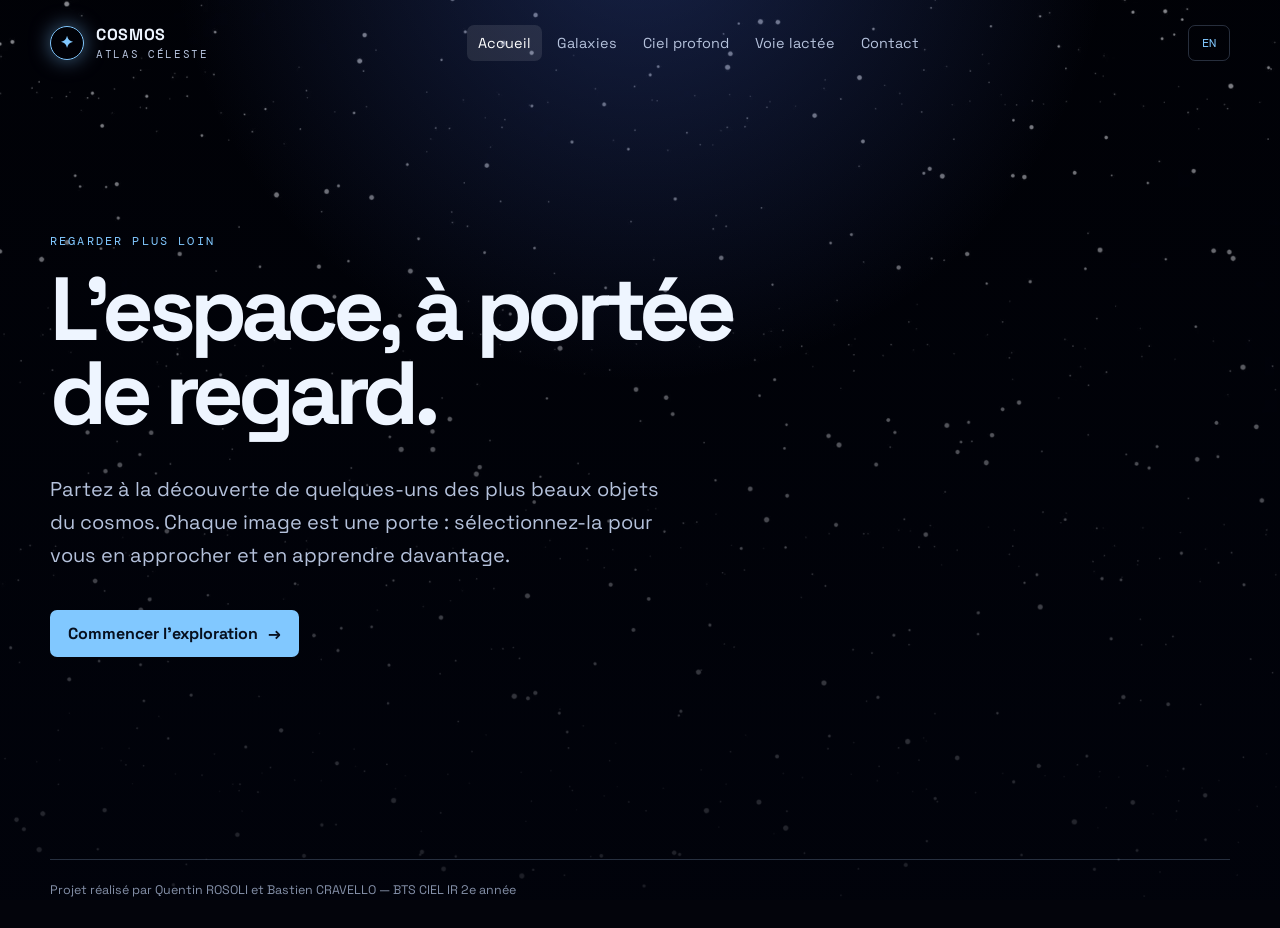
==== index.html @ 4060d47f "Add files via upload Site complet du Projet Web Blog" ====
<!doctype html>

<html lang="fr">

  <head>

    <meta charset="UTF-8">
    <meta name="viewport" content="width=device-width, initial-scale=1.0">

    <title>
      Cosmos — Accueil
    </title>

    <link rel="stylesheet" href="style.css?v=3?v=3">


  </head>


  <body>


    <header class="site-header">

      <a class="brand" href="index.html">

        <span class="brand-mark">
          ✦
        </span>

        <span>
          COSMOS

          <small>
            ATLAS CÉLESTE
          </small>

        </span>

      </a>

      <nav>

        <ul class="barre">

          <li>
            <a class="active" href="index.html">
              Accueil
            </a>
          </li>

          <li>
            <a href="galaxy.html">
              Galaxies
            </a>
          </li>

          <li>
            <a href="ciel_profond.html">
              Ciel profond
            </a>
          </li>

          <li>
            <a href="voie_lactée.html">
              Voie lactée
            </a>
          </li>

          <li>
            <a href="contact.html">
              Contact
            </a>
          </li>

        </ul>

      </nav>
      <a class="language-switch" href="index-en.html" lang="en" aria-label="View this site in English">EN</a>

    </header>

    <main>

      <section class="hero">

        <span class="eyebrow">
          Regarder plus loin
        </span>

        <h1>
          L’espace, à portée de regard.
        </h1>

        <p>
          Partez à la découverte de quelques-uns des plus beaux objets du cosmos. Chaque image est une porte : sélectionnez-la pour vous en approcher et en apprendre davantage.
        </p>

        <a class="button" href="galaxy.html">
          Commencer l’exploration

          <span>
            →
          </span>

        </a>

      </section>

    </main>


    <footer>
      Projet réalisé par Quentin ROSOLI et Bastien CRAVELLO — BTS CIEL IR 2e année
    </footer>

  </body>

</html>
---- style.css ----
@import url('https://fonts.googleapis.com/css2?family=DM+Mono:wght@400;500&family=Space+Grotesk:wght@400;500;600;700&display=swap');
:root{
  --panel:rgba(10,17,42,.72);
  --line:rgba(178,211,255,.22);
  --blue:#81c8ff;
  --text:#eef5ff;
  --muted:#b5c2dc
}
*{
  box-sizing:border-box
}
html{
  scroll-behavior:smooth
}
body{
  margin:0;
  min-height:100vh;
  color:var(--text);
  font-family:'Space Grotesk',Arial,sans-serif;
  background:#03040b url('media/champ-etoiles.png') center/cover fixed
}
body:before{
  content:'';
  position:fixed;
  inset:0;
  z-index:-1;
  pointer-events:none;
  background:radial-gradient(circle at 50% -10%,rgba(61,90,181,.38),transparent 40%),linear-gradient(180deg,rgba(1,3,14,.47),rgba(1,3,12,.9))
}
a{
  color:inherit
}
.site-header{
  width:min(1180px,calc(100% - 40px));
  margin:auto;
  padding:24px 0 10px;
  display:flex;
  align-items:center;
  justify-content:space-between;
  gap:24px
}
.brand{
  display:flex;
  align-items:center;
  gap:12px;
  text-decoration:none;
  font-weight:700;
  letter-spacing:.04em
}
.brand-mark{
  width:34px;
  height:34px;
  border:1px solid var(--blue);
  border-radius:50%;
  display:grid;
  place-items:center;
  color:var(--blue);
  box-shadow:0 0 20px rgba(129,200,255,.5)
}
.brand small{
  display:block;
  color:var(--muted);
  font:11px 'DM Mono',monospace;
  letter-spacing:.15em;
  margin-top:2px
}
.barre{
  list-style:none;
  padding:0;
  margin:0;
  display:flex;
  flex-wrap:wrap;
  justify-content:flex-end;
  gap:4px
}
.barre a{
  text-decoration:none;
  display:block;
  padding:9px 11px;
  color:var(--muted);
  font-size:.9rem;
  border-radius:7px;
  transition:.25s
}
.barre a:hover,.barre a.active{
  color:#fff;
  background:rgba(255,255,255,.1)
}
.language-switch{flex:none;display:inline-grid;place-items:center;min-width:42px;height:36px;padding:0 10px;border:1px solid var(--line);border-radius:7px;color:var(--blue);font:12px 'DM Mono',monospace;text-decoration:none;transition:.2s}
.language-switch:hover{color:#07101f;background:var(--blue)}
main{
  width:min(1180px,calc(100% - 40px));
  margin:auto
}
.hero{
  min-height:calc(100vh - 112px);
  display:grid;
  align-content:center;
  max-width:780px;
  padding:70px 0 110px
}
.eyebrow{
  color:var(--blue);
  font:12px 'DM Mono',monospace;
  letter-spacing:.18em;
  text-transform:uppercase
}
h1{
  font-size:clamp(2.8rem,7vw,6rem);
  line-height:.94;
  margin:18px 0;
  letter-spacing:-.065em
}
.hero p{
  max-width:620px;
  font-size:clamp(1rem,2vw,1.25rem);
  line-height:1.65;
  color:var(--muted)
}
.button{
  display:inline-flex;
  width:max-content;
  gap:10px;
  align-items:center;
  margin-top:18px;
  padding:13px 18px;
  text-decoration:none;
  color:#07101f;
  font-weight:700;
  background:var(--blue);
  border-radius:7px;
  transition:.2s
}
.button:hover{
  transform:translateY(-3px);
  box-shadow:0 12px 28px rgba(129,200,255,.3)
}
.page-intro{
  padding:54px 0 30px
}
.page-intro h1{
  font-size:clamp(2.6rem,5vw,4.6rem)
}
.page-intro p{
  max-width:640px;
  color:var(--muted);
  line-height:1.6
}
.explore-grid{
  display:grid;
  grid-template-columns:repeat(12,1fr);
  grid-auto-rows:160px;
  gap:16px;
  padding-bottom:70px
}
.object-card{
  position:relative;
  grid-column:span 4;
  grid-row:span 2;
  border:1px solid var(--line);
  border-radius:12px;
  overflow:hidden;
  padding:0;
  cursor:pointer;
  color:var(--text);
  background:#111;
  text-align:left;
  box-shadow:0 12px 40px rgba(0,0,0,.28);
  transition:.25s
}
.object-card:nth-child(2){
  grid-column:span 5;
  grid-row:span 3
}
.object-card:nth-child(3){
  grid-column:span 3
}
.object-card:nth-child(4){
  grid-column:span 4
}
.object-card:nth-child(5){
  grid-column:span 3
}
.object-card:hover,.object-card:focus-visible{
  transform:translateY(-7px);
  border-color:var(--blue);
  outline:0
}
.object-card img{
  width:100%;
  height:100%;
  display:block;
  object-fit:cover;
  opacity:.85;
  transition:.6s
}
.object-card:hover img{
  transform:scale(1.09);
  opacity:1
}
.object-card:after{
  content:'';
  position:absolute;
  inset:0;
  background:linear-gradient(0deg,rgba(3,5,18,.92),transparent 65%)
}
.card-label{
  position:absolute;
  z-index:1;
  bottom:17px;
  left:18px
}
.card-label small{
  display:block;
  color:var(--blue);
  font:11px 'DM Mono',monospace;
  letter-spacing:.12em;
  text-transform:uppercase;
  margin-bottom:5px
}
.card-label strong{
  font-size:1.15rem
}
.hint{
  position:absolute;
  z-index:1;
  top:14px;
  right:14px;
  padding:6px 8px;
  font:10px 'DM Mono',monospace;
  letter-spacing:.07em;
  background:rgba(4,7,19,.7);
  border:1px solid var(--line);
  border-radius:5px
}
.contact-wrap{
  min-height:calc(100vh - 220px);
  display:grid;
  place-items:center;
  padding:45px 0 70px
}
.contact-card{
  width:min(620px,100%);
  padding:clamp(28px,5vw,52px);
  background:var(--panel);
  border:1px solid var(--line);
  border-radius:14px;
  box-shadow:0 25px 80px rgba(0,0,0,.35)
}
.contact-card h1{
  font-size:clamp(2.4rem,5vw,4rem)
}
.contact-card p{
  color:var(--muted);
  line-height:1.6
}
.form-grid{
  display:grid;
  grid-template-columns:1fr 1fr;
  gap:16px;
  margin-top:28px
}
.form-grid label:last-of-type{
  grid-column:1/-1
}
.form-grid label{
  color:var(--muted);
  font-size:.88rem
}
.form-grid input,.form-grid textarea{
  width:100%;
  margin-top:7px;
  padding:12px;
  color:#fff;
  font:inherit;
  background:rgba(2,5,18,.65);
  border:1px solid var(--line);
  border-radius:6px
}
.form-grid textarea{
  resize:vertical;
  min-height:110px
}
.send{
  margin-top:18px;
  border:0;
  cursor:pointer
}
.form-note{
  min-height:22px;
  color:var(--blue)!important
}
footer{
  width:min(1180px,calc(100% - 40px));
  margin:auto;
  padding:22px 0 30px;
  border-top:1px solid var(--line);
  color:#8490a8;
  font-size:.78rem
}
.modal{
  position:fixed;
  z-index:10;
  inset:0;
  display:grid;
  place-items:center;
  padding:20px;
  background:rgba(1,3,14,.78);
  backdrop-filter:blur(10px);
  opacity:0;
  visibility:hidden;
  transition:.25s
}
.modal.open{
  opacity:1;
  visibility:visible
}
.modal-content{
  position:relative;
  width:min(900px,100%);
  max-height:min(720px,92vh);
  overflow:auto;
  display:grid;
  grid-template-columns:minmax(260px,1.1fr) 1fr;
  background:#0a1027;
  border:1px solid rgba(178,211,255,.35);
  border-radius:14px;
  transform:scale(.9);
  transition:transform .32s cubic-bezier(.2,.8,.2,1);
  box-shadow:0 30px 90px rgba(0,0,0,.65)
}
.modal.open .modal-content{
  transform:scale(1)
}
.modal-image{
  min-height:400px;
  width:100%;
  object-fit:cover
}
.modal-text{
  padding:clamp(25px,4vw,48px);
  align-self:center
}
.modal-text h2{
  margin:10px 0;
  font-size:clamp(2rem,4vw,3.2rem);
  letter-spacing:-.05em
}
.modal-text p{
  color:var(--muted);
  line-height:1.7
}
.close{
  position:absolute;
  z-index:2;
  top:12px;
  right:12px;
  width:36px;
  height:36px;
  border:1px solid var(--line);
  border-radius:50%;
  cursor:pointer;
  color:#fff;
  background:rgba(2,5,18,.7);
  font-size:22px
}
.modal-meta{
  margin-top:22px;
  padding-top:17px;
  border-top:1px solid var(--line);
  color:var(--blue);
  font:11px 'DM Mono',monospace;
  letter-spacing:.08em
}
@media(max-width:720px){
  .site-header{
    align-items:flex-start;
    flex-direction:column
  }
  .barre{
    justify-content:flex-start
  }
  .language-switch{align-self:flex-start}
  .barre a{
    padding:7px 8px;
    font-size:.8rem
  }
  .hero{
    min-height:70vh
  }
  .explore-grid{
    grid-template-columns:1fr 1fr;
    grid-auto-rows:170px
  }
  .object-card,.object-card:nth-child(n){
    grid-column:span 1;
    grid-row:span 1
  }
  .object-card:nth-child(2){
    grid-column:span 2
  }
  .modal-content{
    grid-template-columns:1fr
  }
  .modal-image{
    min-height:230px;
    max-height:38vh
  }
  .form-grid{
    grid-template-columns:1fr
  }
  .form-grid label:last-of-type{
    grid-column:auto
  }
}

/* Carrousel 3D avec effet de parallaxe */
.carousel{
  --parallax-x:0px;
  --parallax-y:0px;
  --parallax-rotate:0deg;
  position:relative;
  min-height:550px;
  padding-bottom:72px;
  perspective:1300px;
  overflow:hidden
}
.explore-grid.carousel-track{
  position:relative;
  display:block;
  width:100%;
  height:470px;
  padding:0;
  transform-style:preserve-3d
}
.carousel .object-card,.carousel .object-card:nth-child(n){
  position:absolute;
  top:0;
  left:50%;
  width:min(68%,680px);
  height:450px;
  min-height:0;
  margin:0;
  border-radius:14px;
  grid-column:auto;
  grid-row:auto;
  transform-style:preserve-3d;
  transition:transform .8s cubic-bezier(.2,.8,.2,1),opacity .55s,border-color .35s,filter .55s;
  will-change:transform
}
.carousel .object-card.is-active{
  z-index:5;
  isolation:isolate;
  background:#111;
  opacity:1;
  filter:none;
  transform:translateX(calc(-50% + var(--parallax-x))) translateY(var(--parallax-y)) rotateY(var(--parallax-rotate)) scale(1)
}
.carousel .object-card.is-active img{
  opacity:1
}
.carousel .object-card.is-left{
  z-index:2;
  opacity:.55;
  filter:brightness(.68) saturate(.75);
  transform:translateX(calc(-50% - min(34vw,360px))) translateY(28px) rotateY(36deg) scale(.78)
}
.carousel .object-card.is-right{
  z-index:2;
  opacity:.55;
  filter:brightness(.68) saturate(.75);
  transform:translateX(calc(-50% + min(34vw,360px))) translateY(28px) rotateY(-36deg) scale(.78)
}
.carousel .object-card.is-back{
  z-index:1;
  opacity:0;
  pointer-events:none;
  transform:translateX(-50%) translateY(42px) translateZ(-250px) scale(.58)
}
.carousel-controls{
  display:flex;
  justify-content:center;
  gap:12px;
  margin-top:18px
}
.carousel-button{
  width:46px;
  height:42px;
  border:1px solid var(--line);
  border-radius:7px;
  color:var(--text);
  font-size:1.35rem;
  cursor:pointer;
  background:rgba(10,17,42,.72);
  transition:.2s
}
.carousel-button:hover,.carousel-button:focus-visible{
  color:#07101f;
  background:var(--blue);
  border-color:var(--blue);
  outline:0
}
@media(max-width:720px){
  .carousel{
    min-height:450px
  }
  .explore-grid.carousel-track{
    height:370px
  }
  .carousel .object-card,.carousel .object-card:nth-child(n){
    width:78%;
    height:350px
  }
  .carousel .object-card.is-left{
    transform:translateX(calc(-50% - 34vw)) translateY(24px) rotateY(32deg) scale(.72)
  }
  .carousel .object-card.is-right{
    transform:translateX(calc(-50% + 34vw)) translateY(24px) rotateY(-32deg) scale(.72)
  }
}
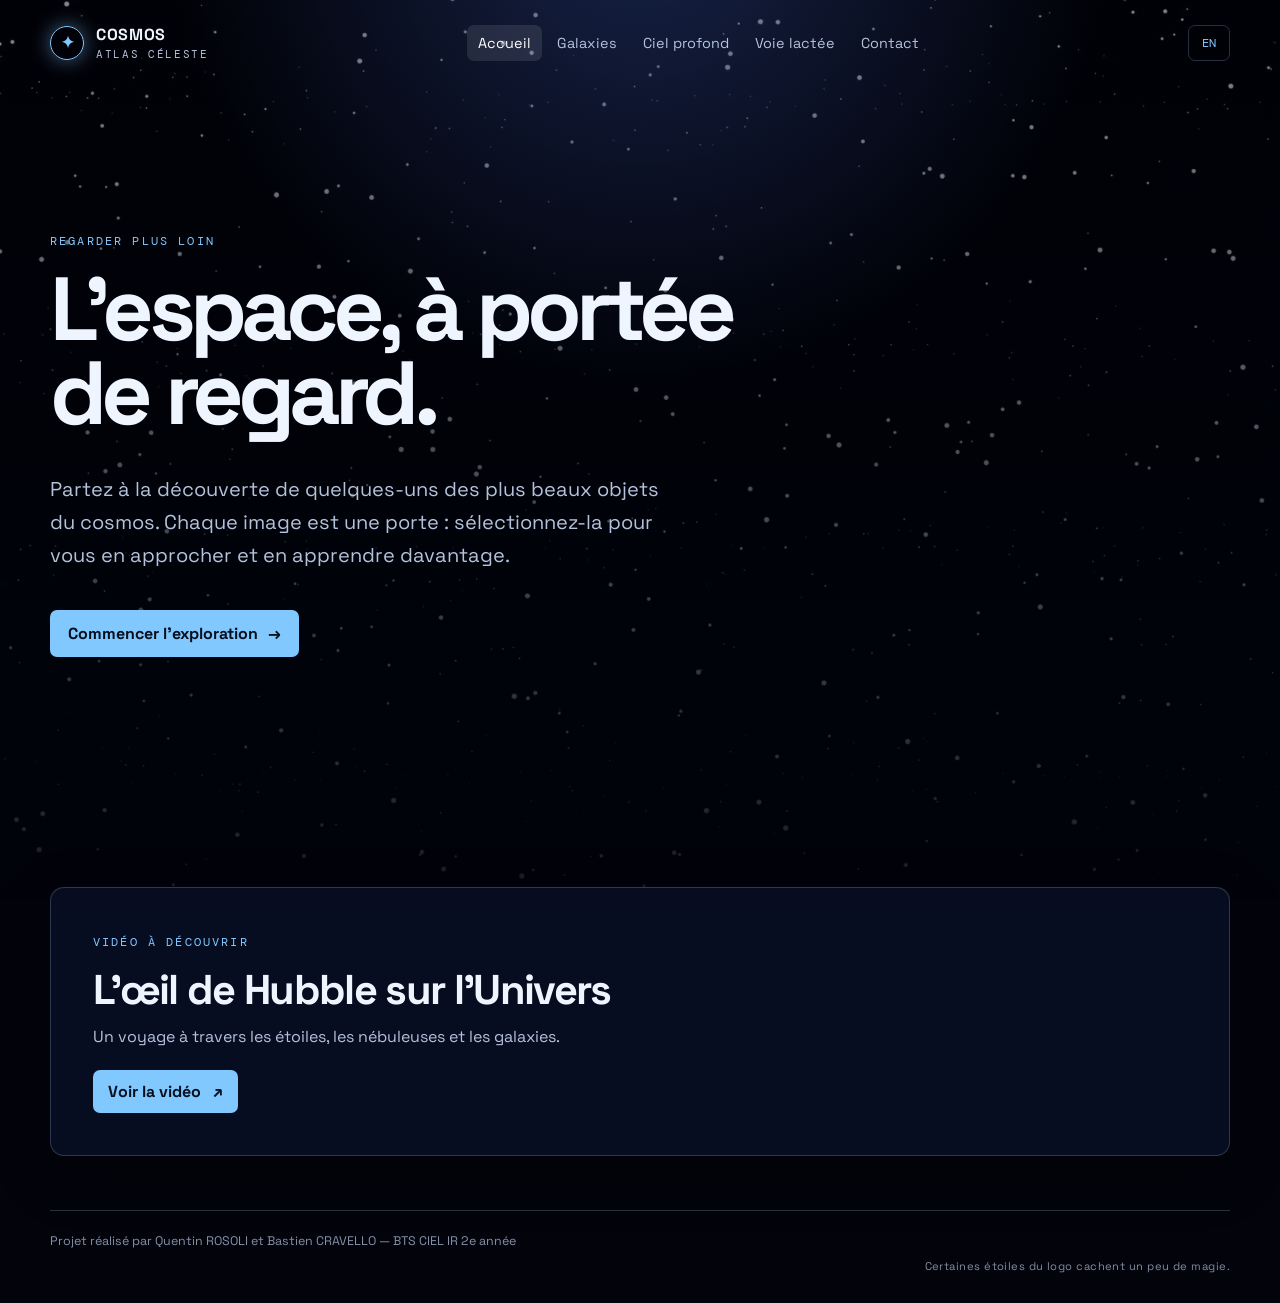
==== commit 35e5dc64: "Add files via upload" ====
--- a/index.html
+++ b/index.html
@@ -22,23 +22,13 @@
 
     <header class="site-header">
 
-      <a class="brand" href="index.html">
-
-        <span class="brand-mark">
-          ✦
-        </span>
-
-        <span>
-          COSMOS
-
-          <small>
-            ATLAS CÉLESTE
-          </small>
-
-        </span>
-
-      </a>
-
+      <div class="brand">
+        <button class="brand-mark easter-trigger" type="button" aria-label="Ouvrir la carte de l’étoile secrète">✦</button>
+        <a class="brand-name" href="index.html">
+          <span>COSMOS</span>
+          <small>ATLAS CÉLESTE</small>
+        </a>
+      </div>
       <nav>
 
         <ul class="barre">
@@ -110,10 +100,21 @@
     </main>
 
 
+    
+
+    <section class="video-feature" aria-labelledby="featured-video-title">
+      <span class="eyebrow">Vidéo à découvrir</span>
+      <h2 id="featured-video-title">L’œil de Hubble sur l’Univers</h2>
+      <p>Un voyage à travers les étoiles, les nébuleuses et les galaxies.</p>
+      <a class="video-link" href="https://www.jpl.nasa.gov/videos/hubbles-eye-on-the-universe/" target="_blank" rel="noopener noreferrer">Voir la vidéo<span aria-hidden="true">↗</span></a>
+    </section>
+
     <footer>
       Projet réalisé par Quentin ROSOLI et Bastien CRAVELLO — BTS CIEL IR 2e année
+      <span class="easter-hint">Certaines étoiles du logo cachent un peu de magie.</span>
     </footer>
 
+      <script src="app.js"></script>
   </body>
 
 </html>
--- a/style.css
+++ b/style.css
@@ -47,7 +47,20 @@
   font-weight:700;
   letter-spacing:.04em
 }
+.brand-name{
+  display:flex;
+  flex-direction:column;
+  color:inherit;
+  text-decoration:none;
+  font-weight:700;
+  letter-spacing:.04em
+}
 .brand-mark{
+  flex:none;
+  padding:0;
+  cursor:pointer;
+  background:transparent;
+  font:inherit;
   width:34px;
   height:34px;
   border:1px solid var(--blue);
@@ -518,3 +531,50 @@
     transform:translateX(calc(-50% + 34vw)) translateY(24px) rotateY(-32deg) scale(.72)
   }
 }
+
+.video-feature{
+  width:min(1180px,calc(100% - 40px));
+  margin:28px auto 54px;
+  padding:clamp(24px,4vw,42px);
+  background:var(--panel);
+  border:1px solid var(--line);
+  border-radius:14px;
+  box-shadow:0 18px 55px rgba(0,0,0,.25)
+}
+.video-feature h2{
+  margin:12px 0 8px;
+  font-size:clamp(1.6rem,3.6vw,2.6rem);
+  letter-spacing:-.04em
+}
+.video-feature p{
+  max-width:680px;
+  margin:0;
+  color:var(--muted);
+  line-height:1.65
+}
+.video-link{
+  display:inline-flex;
+  gap:12px;
+  align-items:center;
+  margin-top:20px;
+  padding:11px 15px;
+  color:#07101f;
+  font-weight:700;
+  text-decoration:none;
+  background:var(--blue);
+  border-radius:7px;
+  transition:.2s
+}
+.video-link:hover{transform:translateY(-2px);box-shadow:0 9px 24px rgba(129,200,255,.26)}
+.easter-hint{
+  display:block;
+  margin-top:10px;
+  text-align:right;
+  color:var(--muted);
+  font-size:.7rem;
+  letter-spacing:.04em;
+  opacity:.72
+}
+.easter-trigger:focus-visible{outline:2px solid #fff;outline-offset:4px}
+
+.image-credit{margin-top:10px!important;font-size:.78rem}.image-credit a{color:var(--blue)}
